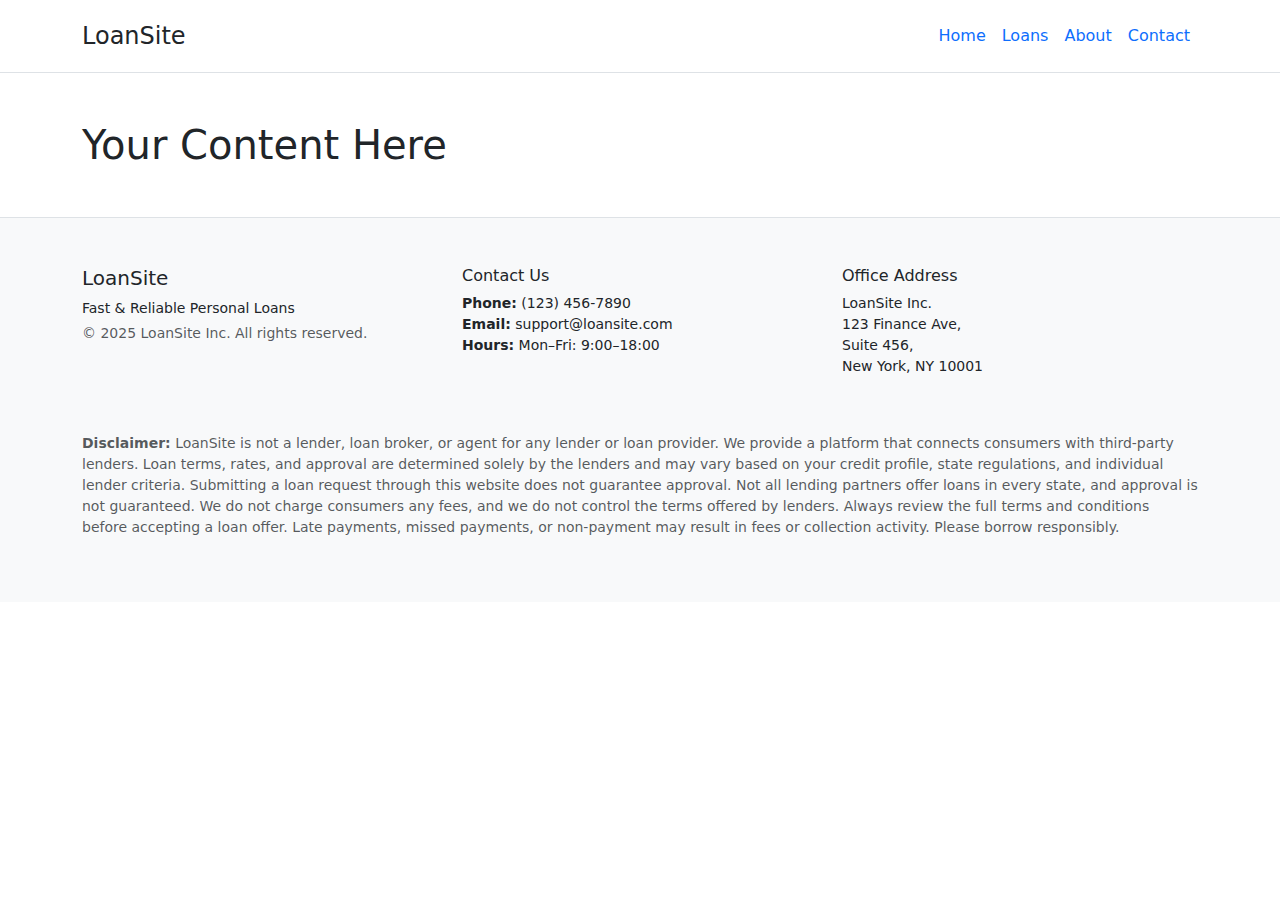
==== index.html @ 08407ab8 "Borrow pade / Deploy" ====
<!DOCTYPE html>
<html lang="en">
<head>
  <meta charset="UTF-8" />
  <meta name="viewport" content="width=device-width, initial-scale=1" />
  <title></title>

  <!-- SEO Meta -->
  <meta name="description" content="">
  <link rel="canonical" href="https://www.loansite.com/" />

  <!-- Open Graph -->
  <meta property="og:title" content="" />
  <meta property="og:description" content="" />
  <meta property="og:type" content="website" />
  <meta property="og:url" content="https://www.loansite.com/" />
  <meta property="og:site_name" content="LoanSite" />

  <!-- Bootstrap CSS -->
  <link href="https://cdn.jsdelivr.net/npm/bootstrap@5.3.0/dist/css/bootstrap.min.css" rel="stylesheet">
</head>
<body>

  <!-- Header -->
  <header class="py-3 border-bottom">
    <div class="container">
      <div class="d-flex flex-wrap justify-content-between align-items-center">
        <h1 class="h4 mb-0">LoanSite</h1>
        <nav>
          <ul class="nav">
            <li class="nav-item"><a href="#" class="nav-link px-2">Home</a></li>
            <li class="nav-item"><a href="#" class="nav-link px-2">Loans</a></li>
            <li class="nav-item"><a href="#" class="nav-link px-2">About</a></li>
            <li class="nav-item"><a href="#" class="nav-link px-2">Contact</a></li>
          </ul>
        </nav>
      </div>
    </div>
  </header>

  <!-- Main content -->
  <main class="container my-5">
    <!-- Вставьте сюда контент -->
    <h1>Your Content Here</h1>


  </main>

  <!-- Footer -->
  <footer class="py-5 border-top bg-light">
    <div class="container">
      <div class="row">

        <!-- Logo & Company Info -->
        <div class="col-md-4 mb-4">
          <h5 class="mb-2">LoanSite</h5>
          <p class="small mb-1">Fast & Reliable Personal Loans</p>
          <p class="small text-muted">© 2025 LoanSite Inc. All rights reserved.</p>
        </div>

        <!-- Contact Info -->
        <div class="col-md-4 mb-4">
          <h6>Contact Us</h6>
          <ul class="list-unstyled small">
            <li><strong>Phone:</strong> (123) 456-7890</li>
            <li><strong>Email:</strong> support@loansite.com</li>
            <li><strong>Hours:</strong> Mon–Fri: 9:00–18:00</li>
          </ul>
        </div>

        <!-- Address -->
        <div class="col-md-4 mb-4">
          <h6>Office Address</h6>
          <address class="small">
            LoanSite Inc.<br>
            123 Finance Ave,<br>
            Suite 456,<br>
            New York, NY 10001
          </address>
        </div>

      </div>

      <!-- Disclaimer -->
      <div class="row mt-3">
        <div class="col">
          <p class="small text-muted">
            <strong>Disclaimer:</strong> LoanSite is not a lender, loan broker, or agent for any lender or loan provider. We provide a platform that connects consumers with third-party lenders. Loan terms, rates, and approval are determined solely by the lenders and may vary based on your credit profile, state regulations, and individual lender criteria. Submitting a loan request through this website does not guarantee approval. Not all lending partners offer loans in every state, and approval is not guaranteed. We do not charge consumers any fees, and we do not control the terms offered by lenders. Always review the full terms and conditions before accepting a loan offer. Late payments, missed payments, or non-payment may result in fees or collection activity. Please borrow responsibly.
          </p>
        </div>
      </div>
    </div>
  </footer>

  <!-- JSON-LD Structured Data -->
  <script type="application/ld+json">

  </script>

</body>
</html>
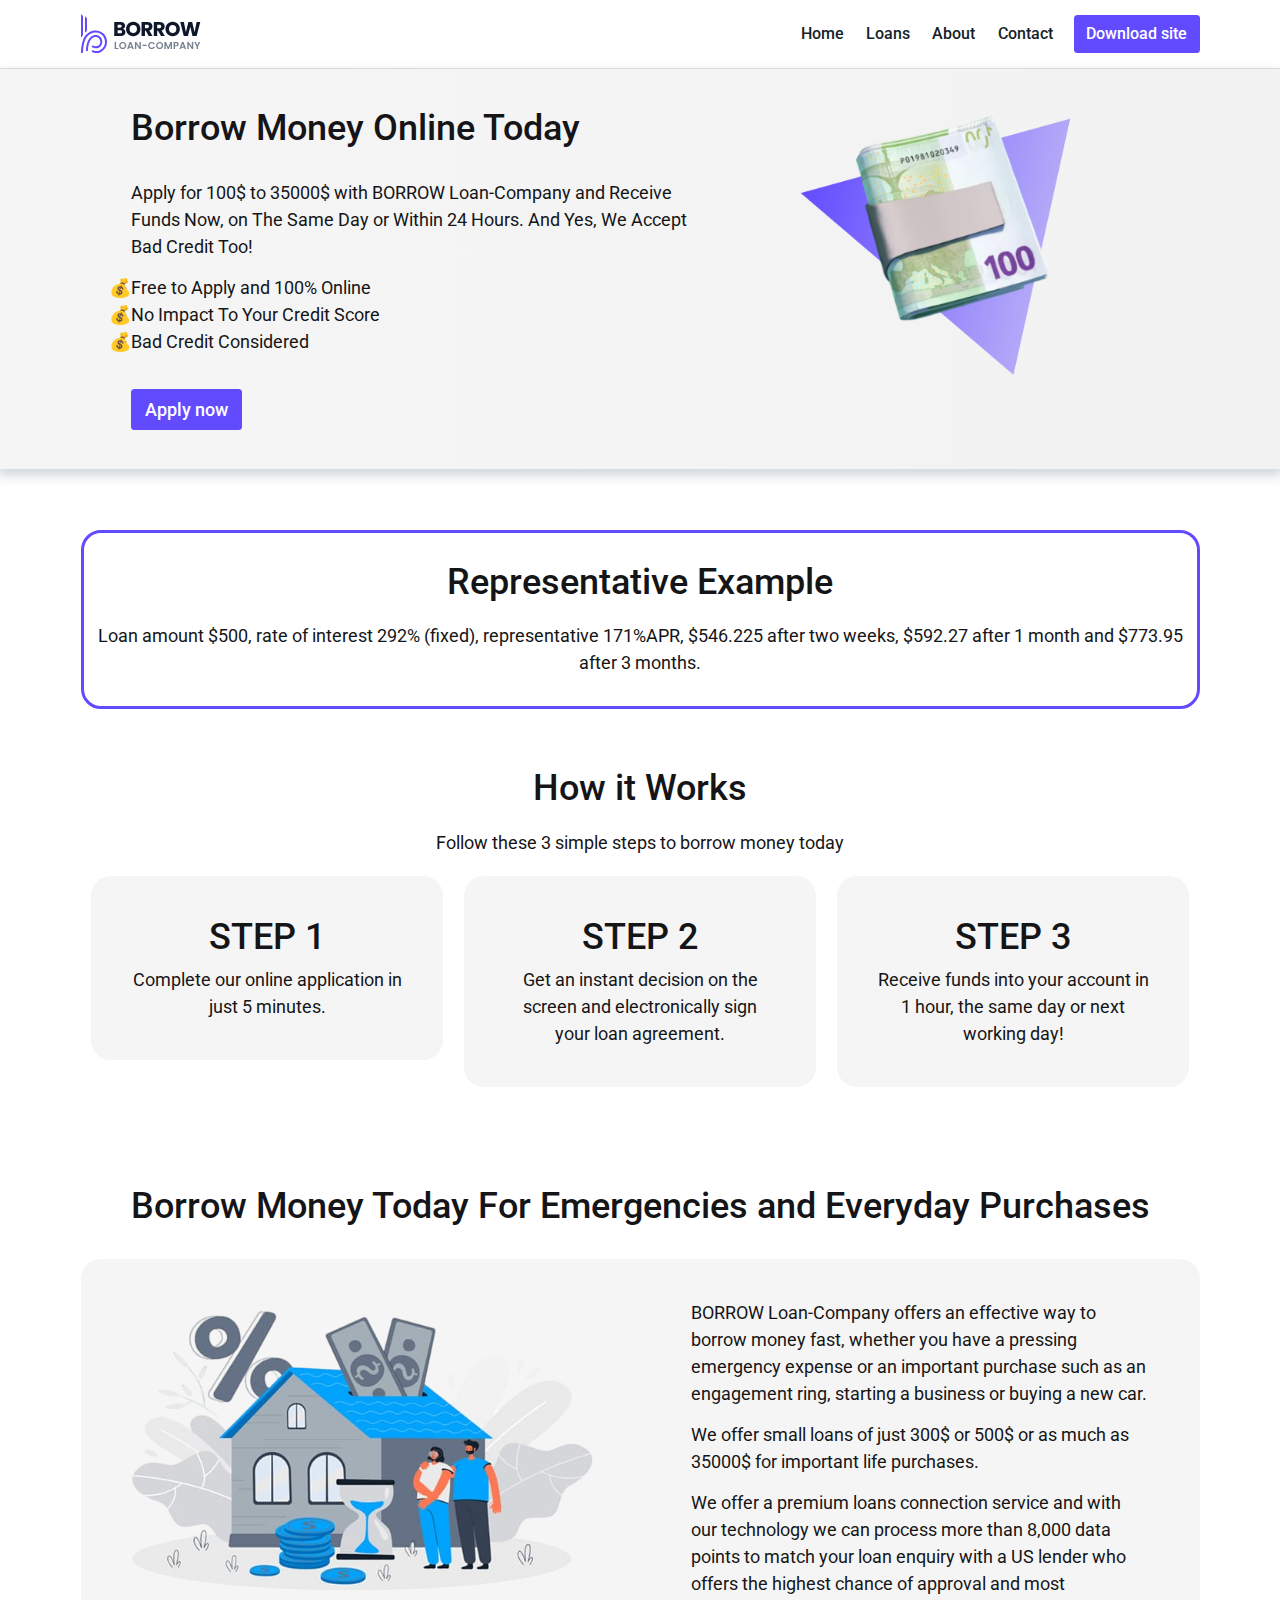
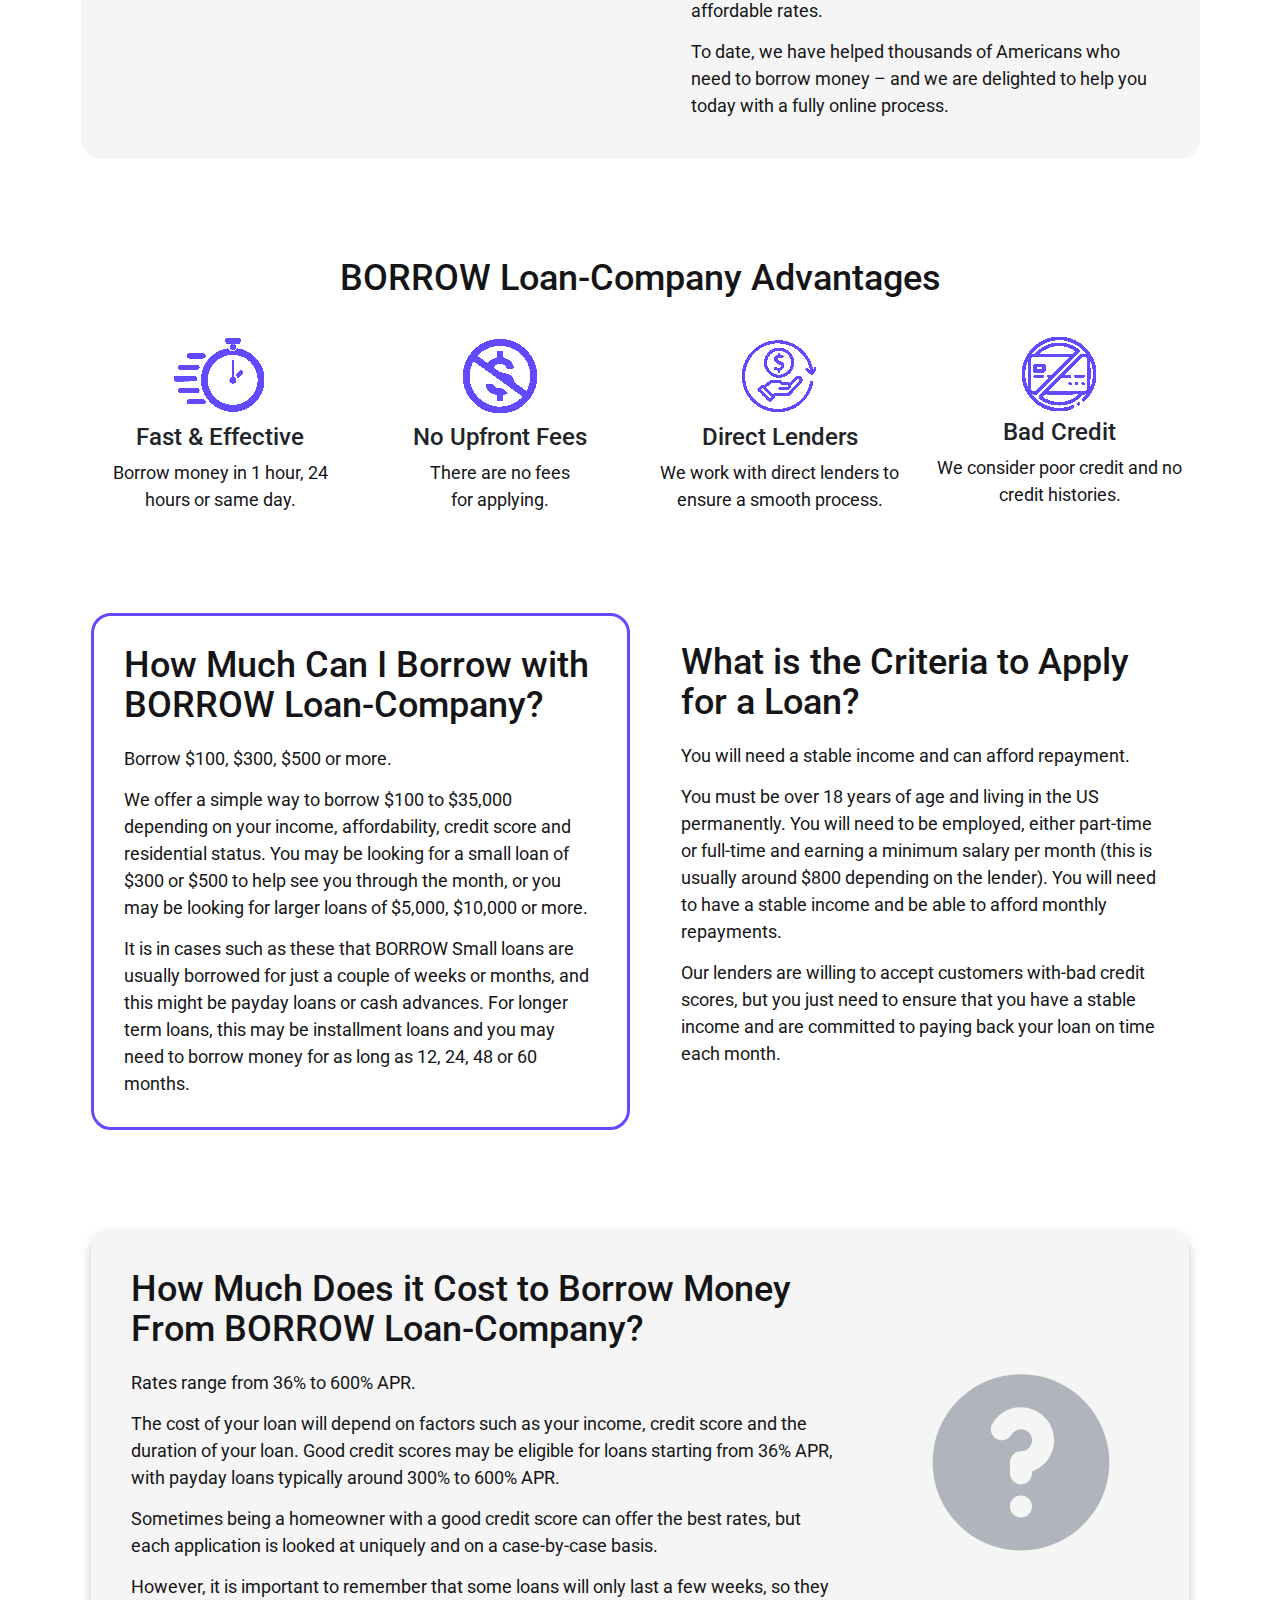
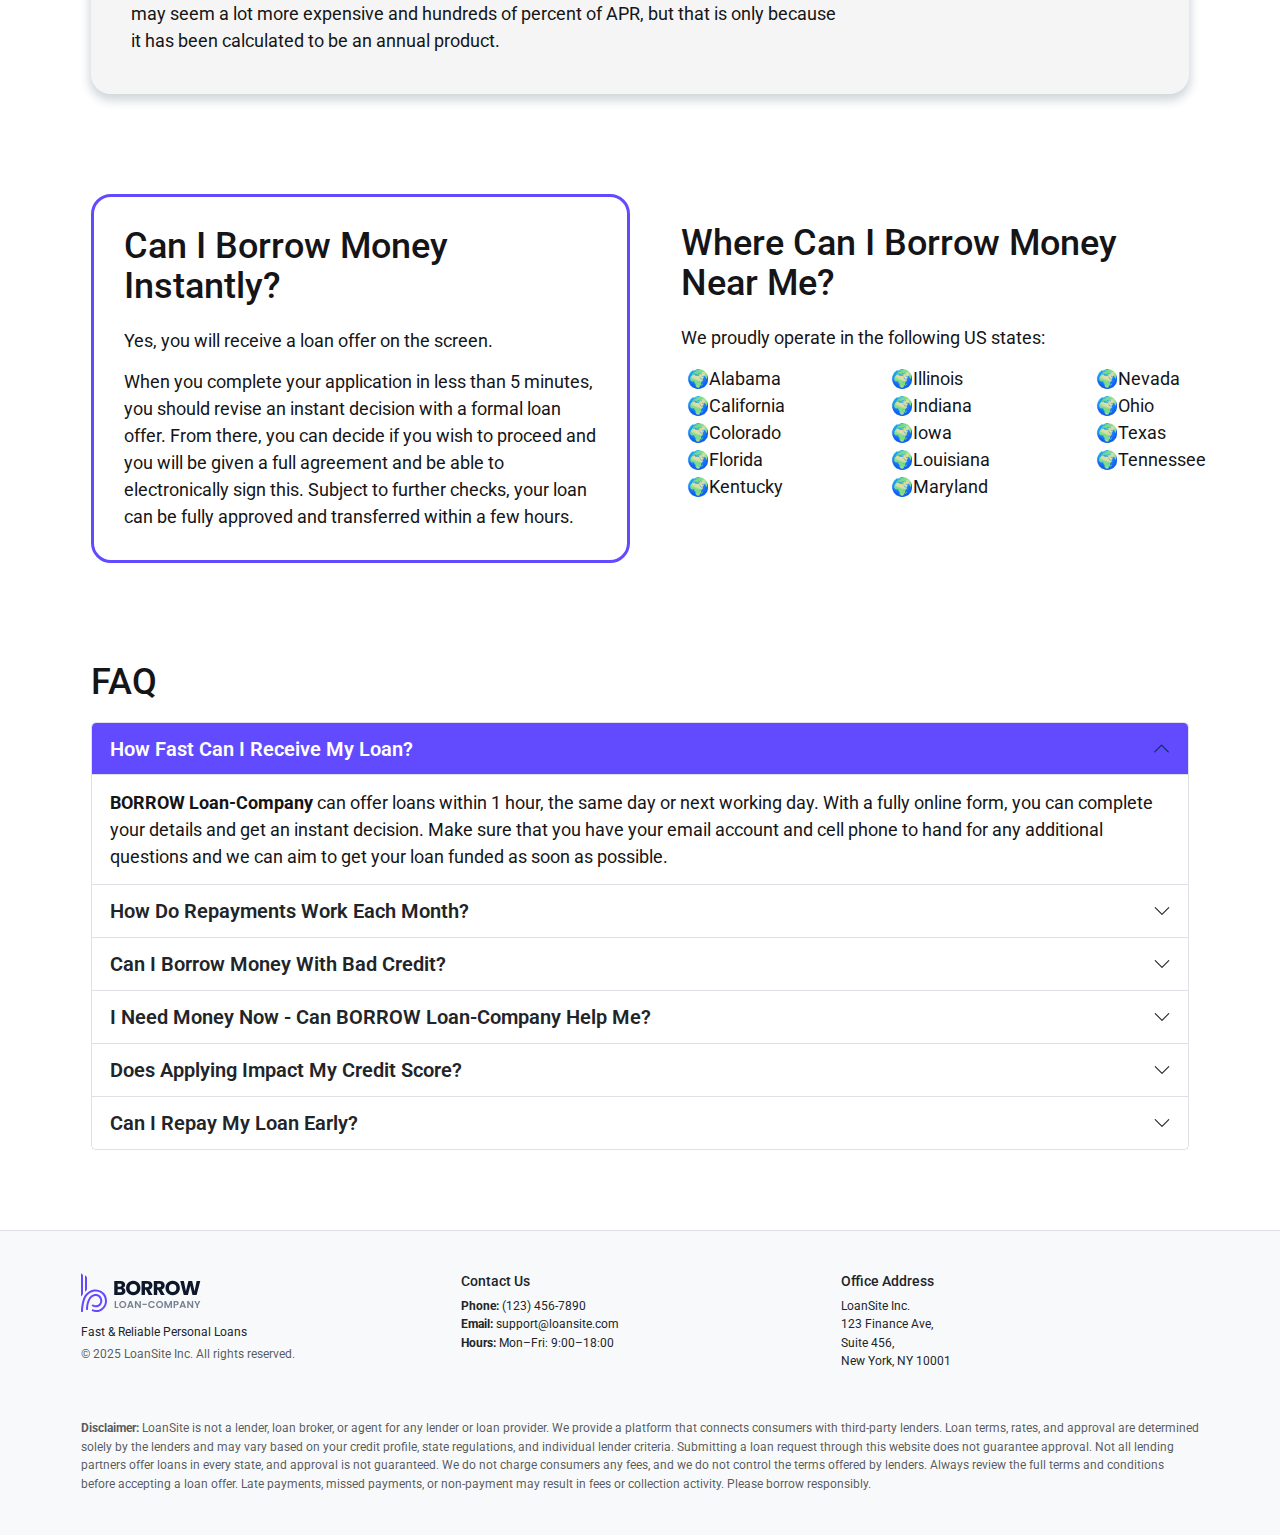
==== commit 22e32372: "Loan_Beta_1" ====
--- a/index.html
+++ b/index.html
@@ -1,101 +1,583 @@
 <!DOCTYPE html>
 <html lang="en">
+
 <head>
   <meta charset="UTF-8" />
   <meta name="viewport" content="width=device-width, initial-scale=1" />
-  <title></title>
-
+  <title>Money Online Today | Apply for Loans in 24 Hours | Borrow Loan-Company</title>
+  <meta name="description"
+    content="Same Day Loans for Emergencies from Borrow Loan-Company - Get Funding Now or Within 24 Hours - 100% Online Application - Bad Credit OK - Apply Today" />
+  <meta name="keywords"
+    content="emergency loans for bad credit, american express loans, cash loans express, personal loans, ace cash express, payday loans, cash loans express reviews, payday loans near me" />
+  <!-- Подключаем CSS -->
+  <link rel="stylesheet" href="css/style.css" />
   <!-- SEO Meta -->
   <meta name="description" content="">
   <link rel="canonical" href="https://www.loansite.com/" />
 
   <!-- Open Graph -->
-  <meta property="og:title" content="" />
-  <meta property="og:description" content="" />
-  <meta property="og:type" content="website" />
+  <meta property="og:locale" content="en_US" />
+  <meta property="og:type" content="article" />
+  <meta property="og:title" content="Emergency Cash | Apply for Loans in 24 Hours | Borrow Loan-Company" />
+  <meta property="og:description"
+    content="Same Day Loans for Emergencies from Borrow Loan-Company - Get Funding Now or Within 24 Hours - 100% Online Application - Bad Credit OK - Apply Today" />
   <meta property="og:url" content="https://www.loansite.com/" />
-  <meta property="og:site_name" content="LoanSite" />
+  <meta property="og:site_name" content="Borrow Loan-Company" />
 
   <!-- Bootstrap CSS -->
   <link href="https://cdn.jsdelivr.net/npm/bootstrap@5.3.0/dist/css/bootstrap.min.css" rel="stylesheet">
+  <script src="https://cdn.jsdelivr.net/npm/bootstrap@5.3.5/dist/js/bootstrap.bundle.min.js"
+    integrity="sha384-k6d4wzSIapyDyv1kpU366/PK5hCdSbCRGRCMv+eplOQJWyd1fbcAu9OCUj5zNLiq"
+    crossorigin="anonymous"></script>
+  <!-- Google Fonts -->
+  <link rel="preconnect" href="https://fonts.googleapis.com">
+  <link rel="preconnect" href="https://fonts.gstatic.com" crossorigin>
+  <link href="https://fonts.googleapis.com/css2?family=Roboto:ital,wght@0,100..900;1,100..900&display=swap"
+    rel="stylesheet">
+  <!-- FontAwesome -->
+  <link href="https://cdnjs.cloudflare.com/ajax/libs/font-awesome/4.7.0/css/font-awesome.min.css">
+
 </head>
+
 <body>
 
   <!-- Header -->
   <header class="py-3 border-bottom">
     <div class="container">
       <div class="d-flex flex-wrap justify-content-between align-items-center">
-        <h1 class="h4 mb-0">LoanSite</h1>
+        <div class="header__logo mb-0">
+          <img src="./img/logo.svg" alt="Borrow - Loan Company Logo">
+        </div>
         <nav>
           <ul class="nav">
-            <li class="nav-item"><a href="#" class="nav-link px-2">Home</a></li>
-            <li class="nav-item"><a href="#" class="nav-link px-2">Loans</a></li>
-            <li class="nav-item"><a href="#" class="nav-link px-2">About</a></li>
-            <li class="nav-item"><a href="#" class="nav-link px-2">Contact</a></li>
+            <li class="nav-item"><a href="#" class="nav__link ">Home</a></li>
+            <li class="nav-item"><a href="/borrow-money-online.html" class="nav__link">Loans</a></li>
+            <li class="nav-item"><a href="/borrow-money-online.html" class="nav__link">About</a></li>
+            <li class="nav-item"><a href="/borrow-money-online.html" class="nav__link">Contact</a></li>
+            <a class="borrow-link" href="#">
+              <button class="nav__btn">
+                Download site
+              </button>
+            </a>
           </ul>
         </nav>
       </div>
     </div>
   </header>
 
-  <!-- Main content -->
-  <main class="container my-5">
-    <!-- Вставьте сюда контент -->
-    <h1>Your Content Here</h1>
-
-
-  </main>
-
-  <!-- Footer -->
-  <footer class="py-5 border-top bg-light">
-    <div class="container">
-      <div class="row">
-
-        <!-- Logo & Company Info -->
-        <div class="col-md-4 mb-4">
-          <h5 class="mb-2">LoanSite</h5>
-          <p class="small mb-1">Fast & Reliable Personal Loans</p>
-          <p class="small text-muted">© 2025 LoanSite Inc. All rights reserved.</p>
-        </div>
-
-        <!-- Contact Info -->
-        <div class="col-md-4 mb-4">
-          <h6>Contact Us</h6>
-          <ul class="list-unstyled small">
-            <li><strong>Phone:</strong> (123) 456-7890</li>
-            <li><strong>Email:</strong> support@loansite.com</li>
-            <li><strong>Hours:</strong> Mon–Fri: 9:00–18:00</li>
-          </ul>
-        </div>
-
-        <!-- Address -->
-        <div class="col-md-4 mb-4">
-          <h6>Office Address</h6>
-          <address class="small">
-            LoanSite Inc.<br>
-            123 Finance Ave,<br>
-            Suite 456,<br>
-            New York, NY 10001
-          </address>
-        </div>
-
+  <div class="hero-section__wrapper">
+    <!-- Main content -->
+    <main class="container">
+      <!-- Вставьте сюда контент -->
+      <section class="hero-section">
+
+        <div class="container">
+          <div class="row">
+            <div class="col-lg-7 col-sm-12 hero-section__left-wrap">
+              <h1 class="hero-section__title">
+                Borrow Money Online Today
+              </h1>
+              <p class="hero-section__desc p-bottom">
+                Apply for 100$ to 35000$ with BORROW
+                Loan-Company and Receive Funds Now, on The Same Day or Within 24 Hours. And Yes, We Accept Bad Credit
+                Too!
+              </p>
+              <ul class="hero-section__list">
+                <li class="hero-section__item main-content__text">
+                  Free to Apply and 100% Online
+                </li>
+                <li class="hero-section__item main-content__text">
+                  No Impact To Your Credit Score
+                </li>
+                <li class="hero-section__item main-content__text">
+                  Bad Credit Considered
+                </li>
+              </ul>
+              <a class="borrow-link" href="/borrow-money-online.html">
+                <button class="main-content__btn btn-def">
+                  Apply now
+                </button>
+              </a>
+            </div>
+            <div class="col-lg-5 col-sm-12 hero-section__right-wrap">
+              <img class="hero-section__bgc" src="./img/hero__bgc.png" alt="" srcset="">
+            </div>
+          </div>
+        </div>
+
+      </section>
+
+      <section class="example">
+        <div class="container">
+          <div class="row">
+            <div class="col-lg-12 col-sm-12 example__wrap">
+              <h2 class="example__title p">
+                Representative Example
+              </h2>
+              <p class="main-content__text">Loan amount $500, rate of interest 292% (fixed), representative 171%APR,
+                $546.225 after two weeks, $592.27 after 1 month and $773.95 after 3 months. </p>
+            </div>
+          </div>
+        </div>
+      </section>
+
+      <section class="how-works">
+        <div class="container">
+          <div class="row">
+            <div class="col-lg-12 col-sm-12">
+              <h3 class="how-works__title title__h3">
+                How it Works
+              </h3>
+              <p class="how-works__desc hero-section__desc p-bottom__medium">
+                Follow these 3 simple steps to borrow money today
+              </p>
+            </div>
+            <div class="col-lg-4 col-sm-12">
+              <a class="how-works__link" href="">
+                <div class="how-works__wrap">
+                  <h4 class="how-works__title-box">
+                    Step 1
+                  </h4>
+                  <p class="how-works__text">Complete our online application in just 5 minutes.</p>
+                </div>
+              </a>
+            </div>
+            <div class="col-lg-4 col-sm-12">
+              <a class="how-works__link" href="">
+                <div class="how-works__wrap">
+                  <h4 class="how-works__title-box">
+                    Step 2
+                  </h4>
+                  <p class="how-works__text">Get an instant decision on the screen and electronically sign your loan
+                    agreement.</p>
+                </div>
+              </a>
+            </div>
+            <div class="col-lg-4 col-sm-12">
+              <a class="how-works__link" href="">
+                <div class="how-works__wrap">
+                  <h4 class="how-works__title-box">
+                    Step 3
+                  </h4>
+                  <p class="how-works__text">Receive funds into your account in 1 hour, the same day or next working
+                    day!</p>
+                </div>
+              </a>
+            </div>
+          </div>
+        </div>
+      </section>
+
+      <section class="bm-today">
+        <h3 class="bm-today__title title__h3">
+          Borrow Money Today For Emergencies and Everyday Purchases
+        </h3>
+        <div class="bm-today__wrap">
+          <div class="container">
+            <div class="row">
+              <div class="col-lg-6 col-sm-12 bm-today__left">
+                <img src="./img/bm_today__pic.png" alt="" srcset="">
+              </div>
+              <div class="col-lg-6 col-sm-12">
+                <div class="bm-today__right">
+                  <p class="main-content__text p-bottom">
+                    BORROW
+                    Loan-Company offers an effective way to borrow money fast, whether you have a pressing emergency
+                    expense or an important purchase such as an engagement ring, starting a business or buying a new
+                    car.</p>
+                  <p class="main-content__text p-bottom">We offer small loans of just 300$ or 500$ or as much as 35000$
+                    for important life purchases.</p>
+                  <p class="main-content__text p-bottom">We offer a premium loans connection service and with our
+                    technology we can process more than 8,000 data points to match your loan enquiry with a US lender
+                    who offers the highest chance of approval and most affordable rates.</p>
+                  <p class="main-content__text">To date, we have helped thousands of Americans who need to borrow money
+                    – and we are delighted to help you today with a fully online process.</p>
+                </div>
+              </div>
+            </div>
+          </div>
+        </div>
+      </section>
+
+      <section class="advantages">
+        <div class="container">
+          <div class="row">
+            <h3 class="advantages__title title__h3">
+              BORROW Loan-Company Advantages
+            </h3>
+            <div class="col-lg-3 col-sm-6">
+              <div class="advantages__wrap">
+                <img src="./img/adv_pic_1.png" alt="" srcset="">
+                <h4 class="advantages__title-box">
+                  Fast & Effective
+                </h4>
+                <p class="main-content__text">
+                  Borrow money in 1 hour, 24 hours or same day.
+                </p>
+              </div>
+            </div>
+            <div class="col-lg-3 col-sm-6">
+              <div class="advantages__wrap">
+                <img src="./img/adv_pic_2.png" alt="" srcset="">
+                <h4 class="advantages__title-box">
+                  No Upfront Fees
+                </h4>
+                <p class="main-content__text">
+                  There are no fees<br>for applying.
+                </p>
+              </div>
+            </div>
+            <div class="col-lg-3 col-sm-6">
+              <div class="advantages__wrap">
+                <img src="./img/adv_pic_3.png" alt="" srcset="">
+                <h4 class="advantages__title-box">
+                  Direct Lenders
+                </h4>
+                <p class="main-content__text">
+                  We work with direct lenders to ensure a smooth process.
+                </p>
+              </div>
+            </div>
+            <div class="col-lg-3 col-sm-6">
+              <div class="advantages__wrap">
+                <img src="./img/adv_pic_4.png" alt="" srcset="">
+                <h4 class="advantages__title-box">
+                  Bad Credit
+                </h4>
+                <p class="main-content__text">
+                  We consider poor credit and no credit histories.
+                </p>
+              </div>
+            </div>
+          </div>
+        </div>
+      </section>
+
+      <!--Sec__Question Main-1 -->
+      <section class="question question__main-1">
+        <div class="container">
+          <div class="row">
+            <div class="col-lg-6 col-sm-12">
+              <div class="question__wrap-border">
+                <h3 class="question__title">How Much Can I Borrow with BORROW Loan-Company?</h3>
+                <p class="question__text p-bottom">Borrow $100, $300, $500 or more.</p>
+                <p class="question__text p-bottom">We offer a simple way to borrow $100 to $35,000 depending on your
+                  income, affordability, credit score and residential status. You may be looking for a small loan of
+                  $300 or $500 to help see you through the month, or you may be looking for larger loans of $5,000,
+                  $10,000 or more.</p>
+                <p class="question__text">It is in cases such as these that BORROW
+                  Small loans are usually borrowed for just a couple of weeks or months, and this might be payday loans
+                  or cash advances. For longer term loans, this may be installment loans and you may need to borrow
+                  money for as long as 12, 24, 48 or 60 months.
+                </p>
+              </div>
+            </div>
+            <div class="col-lg-6 col-sm-12">
+              <div class="question__wrap">
+                <h3 class="question__title">What is the Criteria to Apply for a Loan?</h3>
+                <p class="question__text p-bottom">You will need a stable income and can afford repayment.</p>
+                <p class="question__text p-bottom">You must be over 18 years of age and living in the US permanently.
+                  You will need to be employed, either part-time or full-time and earning a minimum salary per month
+                  (this is usually around $800 depending on the lender). You will need to have a stable income and be
+                  able to afford monthly repayments.</p>
+                <p class="question__text">Our lenders are willing to accept customers with-bad credit scores, but you
+                  just need to ensure that you have a stable income and are committed to paying back your loan on time
+                  each month.
+                </p>
+              </div>
+            </div>
+          </div>
+        </div>
+      </section>
+
+      <!--Sec__badCredit-->
+      <section class="badCredit badCredit__section">
+        <div class="container">
+          <div class="row">
+            <div class="col-lg-12 col-sm-12">
+              <div class="badCredit__wrap">
+                <div class="badCredit__content">
+                  <h3 class="badCredit__title title__h3">How Much Does it Cost to Borrow Money From BORROW Loan-Company?
+                  </h3>
+                  <p class="badCredit__text p-bottom"> Rates range from 36% to 600% APR.</p>
+                  <p class="badCredit__text p-bottom"> The cost of your loan will depend on factors such as your income,
+                    credit score and the duration of your loan. Good credit scores may be eligible for loans starting
+                    from 36% APR, with payday loans typically around 300% to 600% APR.</p>
+                  <p class="badCredit__text p-bottom"> Sometimes being a homeowner with a good credit score can offer
+                    the best rates, but each application is looked at uniquely and on a case-by-case basis.
+                  </p>
+                  <p class="badCredit__text"> However, it is important to remember that some loans will only last a few
+                    weeks, so they may seem a lot more expensive and hundreds of percent of APR, but that is only
+                    because it has been calculated to be an annual product.</p>
+                </div>
+                <div class="badCredit__content-pic">
+                  <img class="badCredit__content-ico" src="./img/question_ico.svg" alt="">
+                </div>
+              </div>
+            </div>
+          </div>
+        </div>
+      </section>
+
+      <!--Sec__Question Main-2 -->
+      <section class="question question__main-1">
+        <div class="container">
+          <div class="row">
+            <div class="col-lg-6 col-sm-12">
+              <div class="question__wrap-border">
+                <h3 class="question__title">Can I Borrow Money Instantly?</h3>
+                <p class="question__text p-bottom">Yes, you will receive a loan offer on the screen.</p>
+                <p class="question__text">When you complete your application in less than 5 minutes, you should revise
+                  an instant decision with a formal loan offer. From there, you can decide if you wish to proceed and
+                  you will be given a full agreement and be able to electronically sign this. Subject to further checks,
+                  your loan can be fully approved and transferred within a few hours.
+                </p>
+              </div>
+            </div>
+            <div class="col-lg-6 col-sm-12">
+              <div class="question__wrap question__wrap-padding">
+                <h3 class="question__title">Where Can I Borrow Money<br>Near Me?</h3>
+                <p class="question__text p-bottom">We proudly operate in the following US states:</p>
+                <div class="question-main-2__list-wrap">
+                  <div class="question-main-2__list-wrap-left">
+                    <ul class="question-main-2__list">
+                      <li class="question-main-2__item main-content__text">
+                        Alabama
+                      </li>
+                      <li class="question-main-2__item main-content__text">
+                        California
+                      </li>
+                      <li class="question-main-2__item main-content__text">
+                        Colorado
+                      </li>
+                      <li class="question-main-2__item main-content__text">
+                        Florida
+                      </li>
+                      <li class="question-main-2__item main-content__text">
+                        Kentucky
+                      </li>
+                    </ul>
+                  </div>
+                  <div class="question-main-2__list-wrap-right">
+                    <ul class="question-main-2__list">
+                      <li class="question-main-2__item main-content__text">
+                        Illinois
+                      </li>
+                      <li class="question-main-2__item main-content__text">
+                        Indiana
+                      </li>
+                      <li class="question-main-2__item main-content__text">
+                        Iowa
+                      </li>
+                      <li class="question-main-2__item main-content__text">
+                        Louisiana
+                      </li>
+                      <li class="question-main-2__item main-content__text">
+                        Maryland
+                      </li>
+                    </ul>
+                  </div>
+                  <div class="question-main-2__list-wrap-right">
+                    <ul class="question-main-2__list">
+                      <li class="question-main-2__item main-content__text">
+                        Nevada
+                      </li>
+                      <li class="question-main-2__item main-content__text">
+                        Ohio
+                      </li>
+                      <li class="question-main-2__item main-content__text">
+                        Texas
+                      </li>
+                      <li class="question-main-2__item main-content__text">
+                        Tennessee
+                      </li>
+                    </ul>
+                  </div>
+                </div>
+              </div>
+            </div>
+          </div>
+        </div>
+      </section>
+
+      <!-- Sec__FAQ -->
+      <section class="faq faq__main-page">
+        <div class="container">
+          <div class="row">
+            <h3 class="faq__title title__h3">
+              Faq
+            </h3>
+            <div class="accordion" id="accordionExample">
+              <div class="accordion-item">
+                <h3 class="accordion-header">
+                  <button class="accordion-button accordion-header__title" type="button" data-bs-toggle="collapse"
+                    data-bs-target="#collapseOne" aria-expanded="true" aria-controls="collapseOne">
+                    How Fast Can I Receive My Loan?
+                  </button>
+                </h3>
+                <div id="collapseOne" class="accordion-collapse collapse show" data-bs-parent="#accordionExample">
+                  <div class="accordion-body payDay__text">
+                    <strong>BORROW Loan-Company</strong> can offer loans within 1 hour, the same day or next working
+                    day. With a fully online form,
+                    you can complete your details and get an instant decision. Make sure that you have your email
+                    account and cell phone to hand for any additional questions and we can aim to get your loan funded
+                    as soon as possible.
+                  </div>
+                </div>
+              </div>
+              <div class="accordion-item">
+                <h2 class="accordion-header">
+                  <button class="accordion-button collapsed accordion-header__title" type="button"
+                    data-bs-toggle="collapse" data-bs-target="#collapseTwo" aria-expanded="false"
+                    aria-controls="collapseTwo">
+                    How Do Repayments Work Each Month?
+                  </button>
+                </h2>
+                <div id="collapseTwo" class="accordion-collapse collapse" data-bs-parent="#accordionExample">
+                  <div class="accordion-body payDay__text">
+                    Your loan repayments are made in equal monthly installments, from 1 to 60 months, and money is
+                    collected from your account automatically. You can select a day that is best for you to make
+                    recurring repayments, with most of our customers choosing their pay date from work, which is the
+                    last working day of the month.
+                  </div>
+                </div>
+              </div>
+              <div class="accordion-item">
+                <h2 class="accordion-header">
+                  <button class="accordion-button collapsed accordion-header__title" type="button"
+                    data-bs-toggle="collapse" data-bs-target="#collapseThree" aria-expanded="false"
+                    aria-controls="collapseThree payDay__text">
+                    Can I Borrow Money With Bad Credit?
+                  </button>
+                </h2>
+                <div id="collapseThree" class="accordion-collapse collapse" data-bs-parent="#accordionExample">
+                  <div class="accordion-body payDay__text">
+                    Yes, we offer loans for people with bad credit scores and histories, often adjusting the terms,
+                    whether it is the amount you wish to borrow or by charging a slightly higher interest rate. We can
+                    help people with poor credit and we may be able to suggest credit unions or title loans too.
+                  </div>
+                </div>
+              </div>
+              <div class="accordion-item">
+                <h2 class="accordion-header">
+                  <button class="accordion-button collapsed accordion-header__title" type="button"
+                    data-bs-toggle="collapse" data-bs-target="#collapseFour" aria-expanded="false"
+                    aria-controls="collapseThree payDay__text">
+                    I Need Money Now - Can BORROW Loan-Company Help Me?
+                  </button>
+                </h2>
+                <div id="collapseFour" class="accordion-collapse collapse" data-bs-parent="#accordionExample">
+                  <div class="accordion-body payDay__text">
+                    Yes, if you need money now for an emergency or pressing bill, you can apply immediately and receive
+                    funds within 15 minutes or 1 hour if you are fully approved. A lot of our customers use us as a
+                    payday service and we are happy to help if you need money today.
+                  </div>
+                </div>
+              </div>
+              <div class="accordion-item">
+                <h2 class="accordion-header">
+                  <button class="accordion-button collapsed accordion-header__title" type="button"
+                    data-bs-toggle="collapse" data-bs-target="#collapseFive" aria-expanded="false"
+                    aria-controls="collapseThree payDay__text">
+                    Does Applying Impact My Credit Score?
+                  </button>
+                </h2>
+                <div id="collapseFive" class="accordion-collapse collapse" data-bs-parent="#accordionExample">
+                  <div class="accordion-body payDay__text">
+                    No, applying for a loan with BORROW
+                    Loan-Company will not negatively impact your credit score. Just make sure that you do not make too
+                    many applications within a short space of time, since this might look suspicious to other lenders.
+                    We will run a credit check fo each customer, but do not worry, this does not affect your credit
+                    rating in any way.
+                  </div>
+                </div>
+              </div>
+              <div class="accordion-item">
+                <h2 class="accordion-header">
+                  <button class="accordion-button collapsed accordion-header__title" type="button"
+                    data-bs-toggle="collapse" data-bs-target="#collapseSix" aria-expanded="false"
+                    aria-controls="collapseThree payDay__text">
+                    Can I Repay My Loan Early?
+                  </button>
+                </h2>
+                <div id="collapseSix" class="accordion-collapse collapse" data-bs-parent="#accordionExample">
+                  <div class="accordion-body payDay__text">
+                    Yes, you can speak to your lender and repay early if you want to and there are no late fees for
+                    doing so. You may need to keep your loan open for a certain number of days or weeks, but are always
+                    allowed to repay early, especially if you have a loan that lasts several months.
+                  </div>
+                </div>
+              </div>
+            </div>
+          </div>
+        </div>
+      </section>
+
+
+    </main>
+
+    <!-- Footer -->
+    <footer class="py-5 border-top bg-light">
+      <div class="container">
+        <div class="row">
+
+          <!-- Logo & Company Info -->
+          <div class="col-md-4 mb-4">
+            <div class="header__logo mb-0">
+              <img class="footer__logo" src="./img/logo.svg" alt="LoanSite">
+            </div>
+            <p class="small mb-1">Fast & Reliable Personal Loans</p>
+            <p class="small text-muted">© 2025 LoanSite Inc. All rights reserved.</p>
+          </div>
+
+          <!-- Contact Info -->
+          <div class="col-md-4 mb-4">
+            <h6>Contact Us</h6>
+            <ul class="list-unstyled small">
+              <li><strong>Phone:</strong> (123) 456-7890</li>
+              <li><strong>Email:</strong> support@loansite.com</li>
+              <li><strong>Hours:</strong> Mon–Fri: 9:00–18:00</li>
+            </ul>
+          </div>
+
+          <!-- Address -->
+          <div class="col-md-4 mb-4">
+            <h6>Office Address</h6>
+            <address class="small">
+              LoanSite Inc.<br>
+              123 Finance Ave,<br>
+              Suite 456,<br>
+              New York, NY 10001
+            </address>
+          </div>
+
+        </div>
+
+        <!-- Disclaimer -->
+        <div class="row mt-3">
+          <div class="col">
+            <p class="small text-muted">
+              <strong>Disclaimer:</strong> LoanSite is not a lender, loan broker, or agent for any lender or loan
+              provider. We provide a platform that connects consumers with third-party lenders. Loan terms, rates, and
+              approval are determined solely by the lenders and may vary based on your credit profile, state
+              regulations,
+              and individual lender criteria. Submitting a loan request through this website does not guarantee
+              approval.
+              Not all lending partners offer loans in every state, and approval is not guaranteed. We do not charge
+              consumers any fees, and we do not control the terms offered by lenders. Always review the full terms and
+              conditions before accepting a loan offer. Late payments, missed payments, or non-payment may result in
+              fees
+              or collection activity. Please borrow responsibly.
+            </p>
+          </div>
+        </div>
       </div>
-
-      <!-- Disclaimer -->
-      <div class="row mt-3">
-        <div class="col">
-          <p class="small text-muted">
-            <strong>Disclaimer:</strong> LoanSite is not a lender, loan broker, or agent for any lender or loan provider. We provide a platform that connects consumers with third-party lenders. Loan terms, rates, and approval are determined solely by the lenders and may vary based on your credit profile, state regulations, and individual lender criteria. Submitting a loan request through this website does not guarantee approval. Not all lending partners offer loans in every state, and approval is not guaranteed. We do not charge consumers any fees, and we do not control the terms offered by lenders. Always review the full terms and conditions before accepting a loan offer. Late payments, missed payments, or non-payment may result in fees or collection activity. Please borrow responsibly.
-          </p>
-        </div>
-      </div>
-    </div>
-  </footer>
-
-  <!-- JSON-LD Structured Data -->
-  <script type="application/ld+json">
-
+    </footer>
+
+    <!-- JSON-LD Structured Data -->
+    <script type="application/ld+json">
   </script>
-
+  </div>
 </body>
+
 </html>--- a/css/style.css
+++ b/css/style.css
@@ -0,0 +1,558 @@
+@charset "UTF-8";
+/*Обнуление*/
+@import url(https://fonts.googleapis.com/css?family=Lato:400,300,700,900);
+* {
+  padding: 0;
+  margin: 0;
+  border: 0;
+}
+
+*, *:before, *:after {
+  -webkit-box-sizing: border-box;
+  box-sizing: border-box;
+}
+
+:focus, :active {
+  outline: none;
+}
+
+a:focus, a:active {
+  outline: none;
+}
+
+nav, footer, header, aside {
+  display: block;
+}
+
+html, body {
+  height: 100%;
+  width: 100%;
+  font-size: 100%;
+  line-height: 1;
+  font-size: 14px;
+  -ms-text-size-adjust: 100%;
+  -moz-text-size-adjust: 100%;
+  -webkit-text-size-adjust: 100%;
+}
+
+input, button, textarea {
+  font-family: inherit;
+}
+
+input::-ms-clear {
+  display: none;
+}
+
+button {
+  cursor: pointer;
+}
+
+button::-moz-focus-inner {
+  padding: 0;
+  border: 0;
+}
+
+a, a:visited {
+  text-decoration: none;
+}
+
+a:hover {
+  text-decoration: none;
+}
+
+ul li {
+  list-style: none;
+}
+
+img {
+  vertical-align: top;
+}
+
+h1, h2, h3, h4, h5, h6 {
+  font-size: inherit;
+  font-weight: inherit;
+}
+
+/*--------------------*/
+@font-face {
+  font-family: "Turkishye";
+  src: url("/fonts/Turkishye.eot");
+  src: url("/fonts/Turkishye.eot?#iefix") format("embedded-opentype"), url("/fonts/Turkishye.woff2") format("woff2"), url("/fonts/Turkishye.woff") format("woff"), url("/fonts/Turkishye.svg#Turkishye") format("svg");
+  font-weight: 400;
+  font-style: normal;
+  font-stretch: normal;
+  unicode-range: U+0020-00FE;
+}
+.ibg {
+  background-position: center;
+  background-size: cover;
+  background-repeat: no-repeat;
+  position: relative;
+}
+.ibg img {
+  width: 0;
+  height: 0;
+  position: relative;
+  top: 0;
+  left: 0;
+  opacity: 0;
+  visibility: hidden;
+}
+
+.accordion-button {
+  font-weight: 600;
+  font-size: 32px !important;
+}
+
+.accordion-button:not(.collapsed) {
+  background-color: var(--accent-color) !important;
+  color: var(--body-color) !important;
+}
+
+.accordion-header__title {
+  font-size: 20px !important;
+}
+
+body {
+  font-family: "Roboto", sans-serif !important;
+  font-size: 16px;
+  font-weight: 400;
+  color: var(--black-color);
+  min-width: 320px;
+}
+
+img {
+  max-width: 100%;
+  height: auto;
+}
+
+section {
+  padding: 100px 0;
+}
+
+a {
+  color: var(--black-color);
+  -webkit-transition: 0.3s;
+  transition: 0.3s;
+}
+a:hover {
+  color: var(--accent-color);
+  -webkit-transition: 0.8s;
+  transition: 0.8s;
+  text-decoration: none;
+}
+
+p {
+  margin-bottom: 0 !important;
+}
+
+.p-bottom {
+  margin: 0 0 1rem 0 !important;
+}
+.p-bottom__medium {
+  margin: 0 0 20px 0 !important;
+}
+.p-bottom__large {
+  margin: 0 0 32px 0 !important;
+}
+
+.borrow-link {
+  text-decoration: none;
+}
+
+h1,
+h2,
+h3 {
+  margin-bottom: 0 !important;
+}
+
+.title {
+  font-size: 50px;
+  line-height: 110%;
+  color: var(--black-color);
+  padding: 0 0 30px 0;
+}
+.title__h3 {
+  font-size: 36px;
+  line-height: 110%;
+  color: var(--black-color);
+  padding: 0 0 20px 0;
+}
+
+.btn-def {
+  display: block;
+  padding: 0.5rem 1rem;
+  font-weight: 500;
+  color: var(--body-color);
+  background-color: var(--accent-color);
+  border-radius: 0.25rem;
+}
+
+.payDay {
+  padding: 0 0 50px 0 !important;
+}
+
+:root {
+  --body-color: #ffffff;
+  --menu-color: #151e28;
+  --accent-color: #624bff;
+  --black-color: #151517;
+  --grey-color: #F5F5F5;
+}
+
+:root {
+  --menu-fs: 1.125rem ;
+}
+
+.nav {
+  -webkit-box-align: center;
+      -ms-flex-align: center;
+          align-items: center;
+  font-size: var(--menu-fs);
+}
+.nav__link {
+  text-decoration: none;
+  color: var(--menu-color);
+  font-size: var(--menu-fs);
+  font-weight: 500;
+  padding: 0.5rem 0.8rem;
+}
+.nav__btn {
+  display: block;
+  padding: 0.5rem 0.875rem;
+  font-weight: 500;
+  color: var(--body-color);
+  background-color: var(--accent-color);
+  border-radius: 0.25rem;
+  margin: 0 0 0 10px;
+}
+
+.main-content {
+  padding: 0;
+}
+.main-content__title {
+  font-size: 36px;
+  line-height: 110%;
+  color: var(--black-color);
+  padding: 0 0 30px 0;
+}
+.main-content__title-light {
+  text-align: center;
+  font-size: 50px;
+  line-height: 110%;
+  color: #fff;
+  padding: 0 0 30px 0;
+}
+.main-content__text {
+  font-size: 18px;
+  line-height: 150%;
+  color: var(--black-color);
+}
+.main-content__text-light {
+  text-align: center;
+  color: #fff;
+  font-size: 20px;
+  line-height: 150%;
+}
+.main-content__text-last {
+  padding: 0 0 40px 0;
+}
+.main-content__accent {
+  color: var(--accent-color);
+  font-weight: 600;
+}
+.main-content__left-wrap {
+  display: -webkit-box;
+  display: -ms-flexbox;
+  display: flex;
+  -webkit-box-orient: vertical;
+  -webkit-box-direction: normal;
+      -ms-flex-direction: column;
+          flex-direction: column;
+  -webkit-box-pack: center;
+      -ms-flex-pack: center;
+          justify-content: center;
+}
+.main-content__right-wrap {
+  text-align: center;
+}
+.main-content__right-pic {
+  max-width: 100%;
+}
+.main-content__btn {
+  font-size: 18px;
+  -webkit-transition: 0.3s;
+  transition: 0.3s;
+}
+.main-content__btn:hover {
+  -webkit-transform: scale(1.05);
+          transform: scale(1.05);
+  -webkit-transition: 0.3s;
+  transition: 0.3s;
+  text-decoration: none;
+  background-color: red;
+}
+.main-content__bottom {
+  padding: 40px;
+  background-color: var(--grey-color);
+  border-radius: 20px;
+  -webkit-box-shadow: 0px 5px 10px 2px rgba(34, 60, 80, 0.2);
+  box-shadow: 0px 5px 10px 2px rgba(34, 60, 80, 0.2);
+}
+
+.question {
+  padding: 100px 0 0 0;
+}
+.question__second {
+  padding: 0 0 100px 0;
+}
+.question__title {
+  font-size: 36px;
+  line-height: 110%;
+  color: var(--black-color);
+  padding: 0 0 20px 0;
+}
+.question__text {
+  font-size: 18px;
+  line-height: 150%;
+  color: var(--black-color);
+}
+.question__wrap {
+  padding: 30px;
+}
+.question__wrap-border {
+  padding: 30px;
+  border: 3px solid var(--accent-color);
+  border-radius: 20px;
+}
+
+.badCredit__section,
+.payDay__section {
+  padding: 0 0 100px 0 !important;
+}
+.badCredit__wrap,
+.payDay__wrap {
+  padding: 40px;
+  background-color: var(--grey-color);
+  border-radius: 20px;
+  display: -webkit-box;
+  display: -ms-flexbox;
+  display: flex;
+  -webkit-box-align: center;
+      -ms-flex-align: center;
+          align-items: center;
+  -webkit-box-shadow: 0px 5px 10px 2px rgba(34, 60, 80, 0.2);
+  box-shadow: 0px 5px 10px 2px rgba(34, 60, 80, 0.2);
+}
+.badCredit__content,
+.payDay__content {
+  max-width: 70%;
+  margin: 0 50px 0 0;
+}
+.badCredit__text,
+.payDay__text {
+  font-size: 18px;
+  line-height: 150%;
+  color: var(--black-color);
+}
+.badCredit__content-pic,
+.payDay__content-pic {
+  text-align: center;
+}
+.badCredit__content-ico,
+.payDay__content-ico {
+  width: 76%;
+  opacity: 40%;
+}
+.badCredit__content-ico-payday,
+.payDay__content-ico-payday {
+  width: 70%;
+  opacity: 40%;
+}
+
+.EmergencyCash {
+  padding: 0 !important;
+}
+.EmergencyCash__title {
+  padding: 0;
+}
+.EmergencyCash__text {
+  font-size: 18px;
+  line-height: 150%;
+  color: var(--black-color);
+}
+.EmergencyCash__item {
+  list-style-type: "💰";
+}
+.EmergencyCash__bottom-btn {
+  margin: 0 0 40px 0 !important;
+}
+.EmergencyCash__bgc {
+  max-width: 125%;
+}
+.EmergencyCash__right-wrap {
+  text-align: right;
+}
+
+.faq {
+  padding: 0 0 80px 0 !important;
+}
+.faq__title {
+  text-transform: uppercase;
+}
+.faq__main-page {
+  padding: 0 0 80px 0 !important;
+}
+
+.footer__logo {
+  margin: 0 0 10px 0;
+}
+
+.hero-section {
+  padding: 40px !important;
+}
+.hero-section__wrapper {
+  width: 100%;
+  height: 400px;
+  background: -webkit-gradient(linear, left top, right top, color-stop(16%, rgb(245, 245, 245)), to(rgb(242, 242, 242)));
+  background: linear-gradient(90deg, rgb(245, 245, 245) 16%, rgb(242, 242, 242) 100%);
+  -webkit-box-shadow: 0px 5px 10px 2px rgba(34, 60, 80, 0.2);
+  box-shadow: 0px 5px 10px 2px rgba(34, 60, 80, 0.2);
+}
+.hero-section__title {
+  font-size: 36px;
+  line-height: 110%;
+  color: var(--black-color);
+  padding: 0 0 30px 0;
+}
+.hero-section__desc {
+  font-size: 18px;
+  line-height: 150%;
+  color: var(--black-color);
+}
+.hero-section__list {
+  padding: 0 0 20px 0;
+}
+.hero-section__item {
+  list-style-type: "💰";
+}
+.hero-section__right-wrap {
+  text-align: center;
+}
+.hero-section__bgc {
+  max-width: 75%;
+}
+
+.example {
+  padding: 60px 0 0 0 !important;
+}
+.example__wrap {
+  padding: 30px;
+  border: 3px solid var(--accent-color);
+  border-radius: 20px;
+  text-align: center;
+}
+.example__title {
+  font-size: 36px;
+  line-height: 110%;
+  color: var(--black-color);
+  padding: 0 0 20px 0;
+}
+
+.how-works {
+  padding: 60px 0 100px 0 !important;
+}
+.how-works__wrap {
+  text-align: center;
+  background-color: var(--grey-color);
+  padding: 40px;
+  border-radius: 20px;
+  -webkit-transition: 0.8s;
+  transition: 0.8s;
+}
+.how-works__wrap:hover {
+  background-color: var(--accent-color);
+  color: var(--body-color);
+  -webkit-transition: 0.3s;
+  transition: 0.3s;
+  -webkit-transform: scale(1.03);
+          transform: scale(1.03);
+}
+.how-works__title {
+  text-align: center;
+}
+.how-works__title-box {
+  text-transform: uppercase;
+  font-size: 36px;
+}
+.how-works__title-box:hover {
+  color: var(--body-color);
+  -webkit-transition: 0.3s;
+  transition: 0.3s;
+  -webkit-transform: scale(1.03);
+          transform: scale(1.03);
+}
+.how-works__desc {
+  text-align: center;
+}
+.how-works__link {
+  text-decoration: none;
+  font-size: 18px;
+  line-height: 150%;
+  color: var(--black-color);
+}
+.how-works__text {
+  font-size: 18px;
+  line-height: 150%;
+}
+
+.bm-today {
+  padding: 0 0 100px 0 !important;
+}
+.bm-today__wrap {
+  background-color: var(--grey-color);
+  border-radius: 20px;
+  display: -webkit-box;
+  display: -ms-flexbox;
+  display: flex;
+}
+.bm-today__title {
+  text-align: center;
+  padding: 0 0 32px 0;
+}
+.bm-today__right {
+  padding: 40px;
+}
+
+.advantages {
+  padding: 0 0 100px 0 !important;
+}
+.advantages__title {
+  text-align: center;
+  padding: 0 0 32px 0;
+}
+.advantages__wrap {
+  text-align: center;
+}
+.advantages__title-box {
+  font-size: 24px;
+}
+
+.question__main-1 {
+  padding: 0 0 100px 0 !important;
+}
+
+.question-main-2__list-wrap {
+  display: -webkit-box;
+  display: -ms-flexbox;
+  display: flex;
+}
+.question-main-2__item {
+  list-style-type: "🌍";
+}
+.question-main-2__list {
+  margin: 0 100px 0 0;
+}
+.question-main-2__wrap-padding {
+  padding: 0 0 0 100px !important;
+}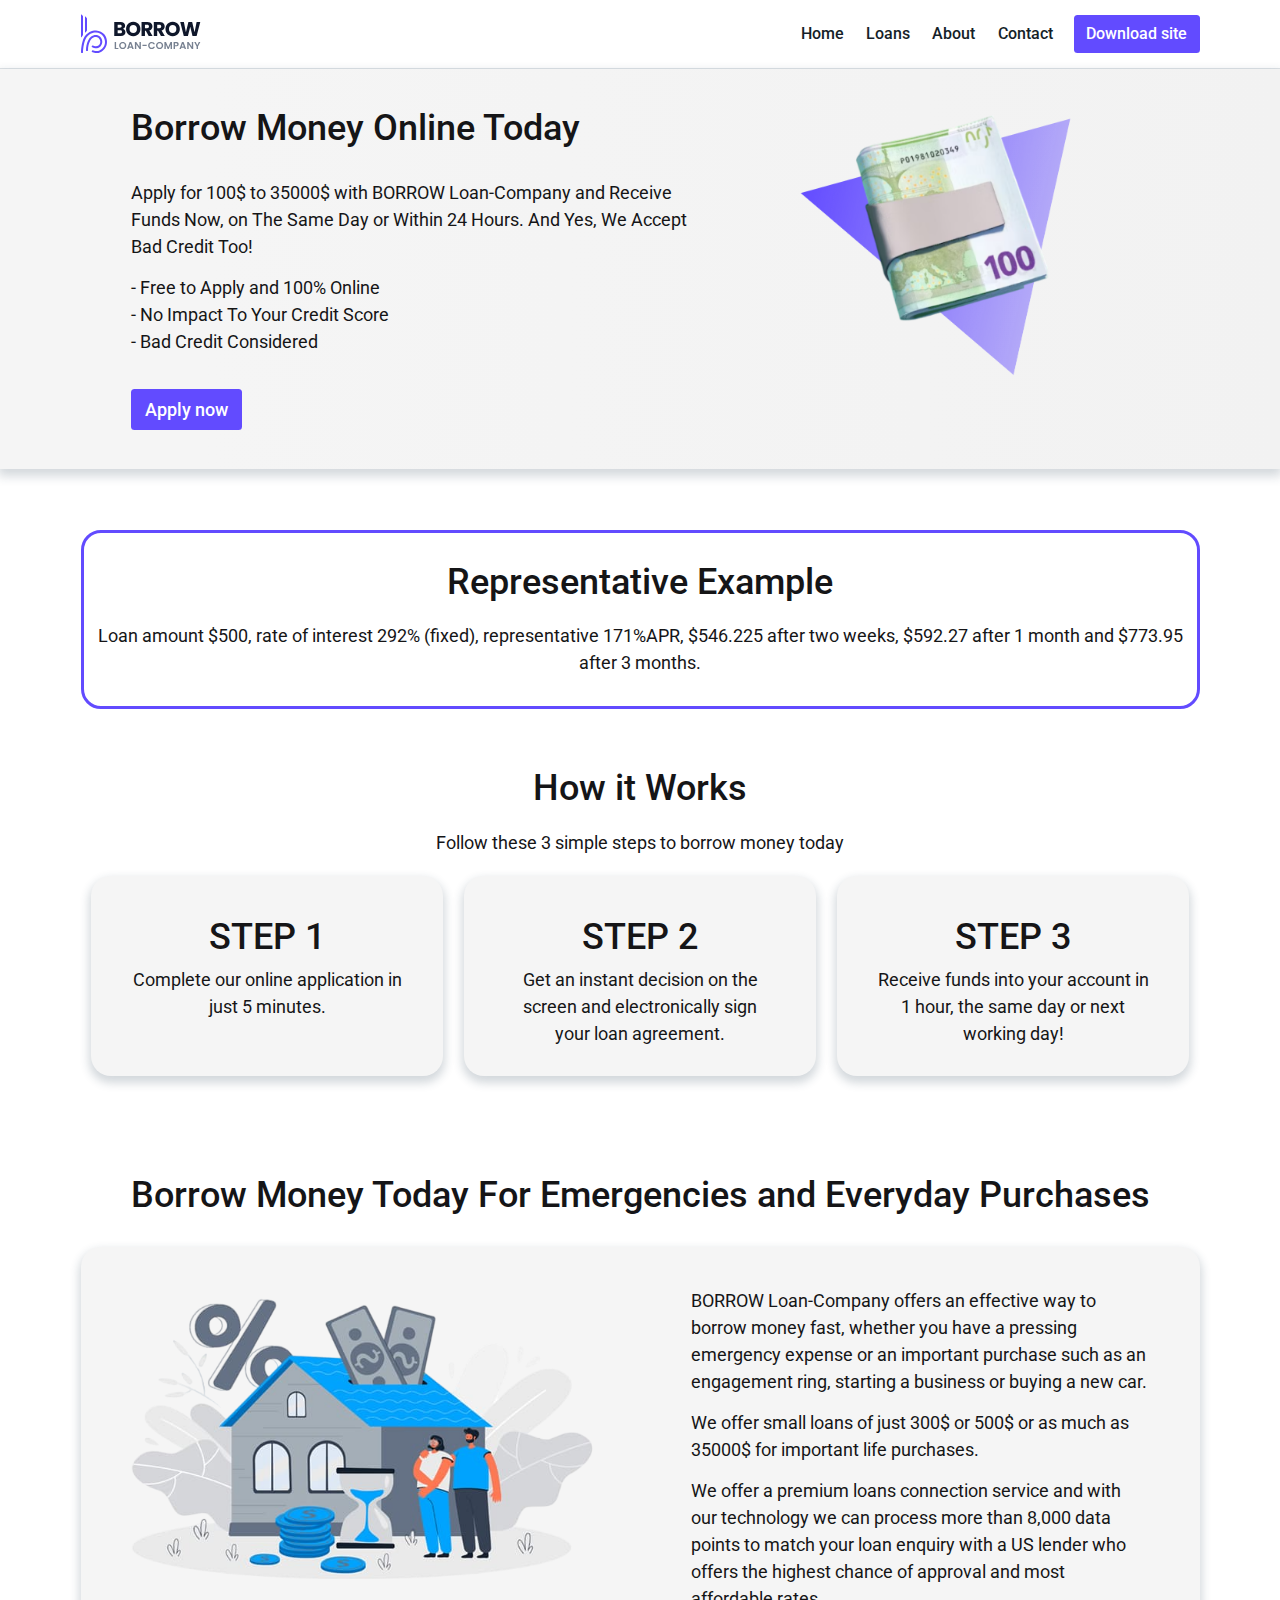
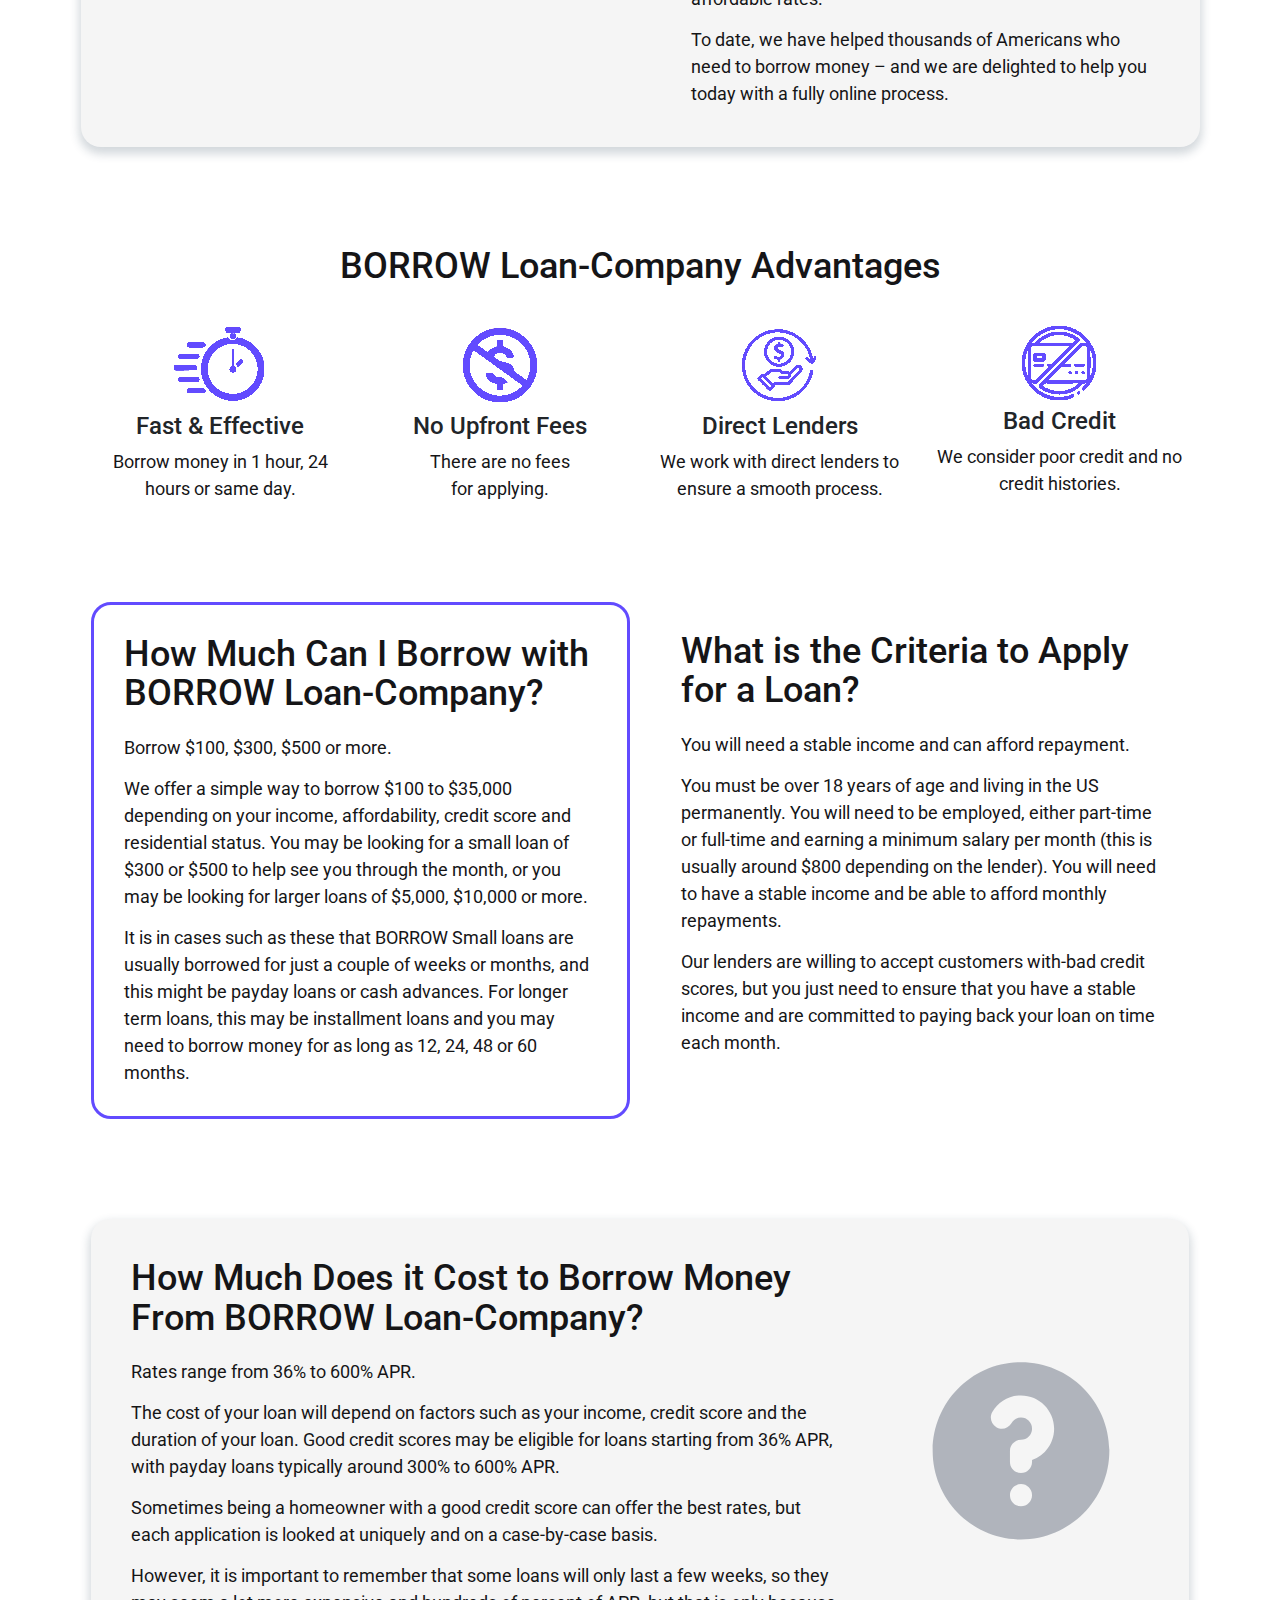
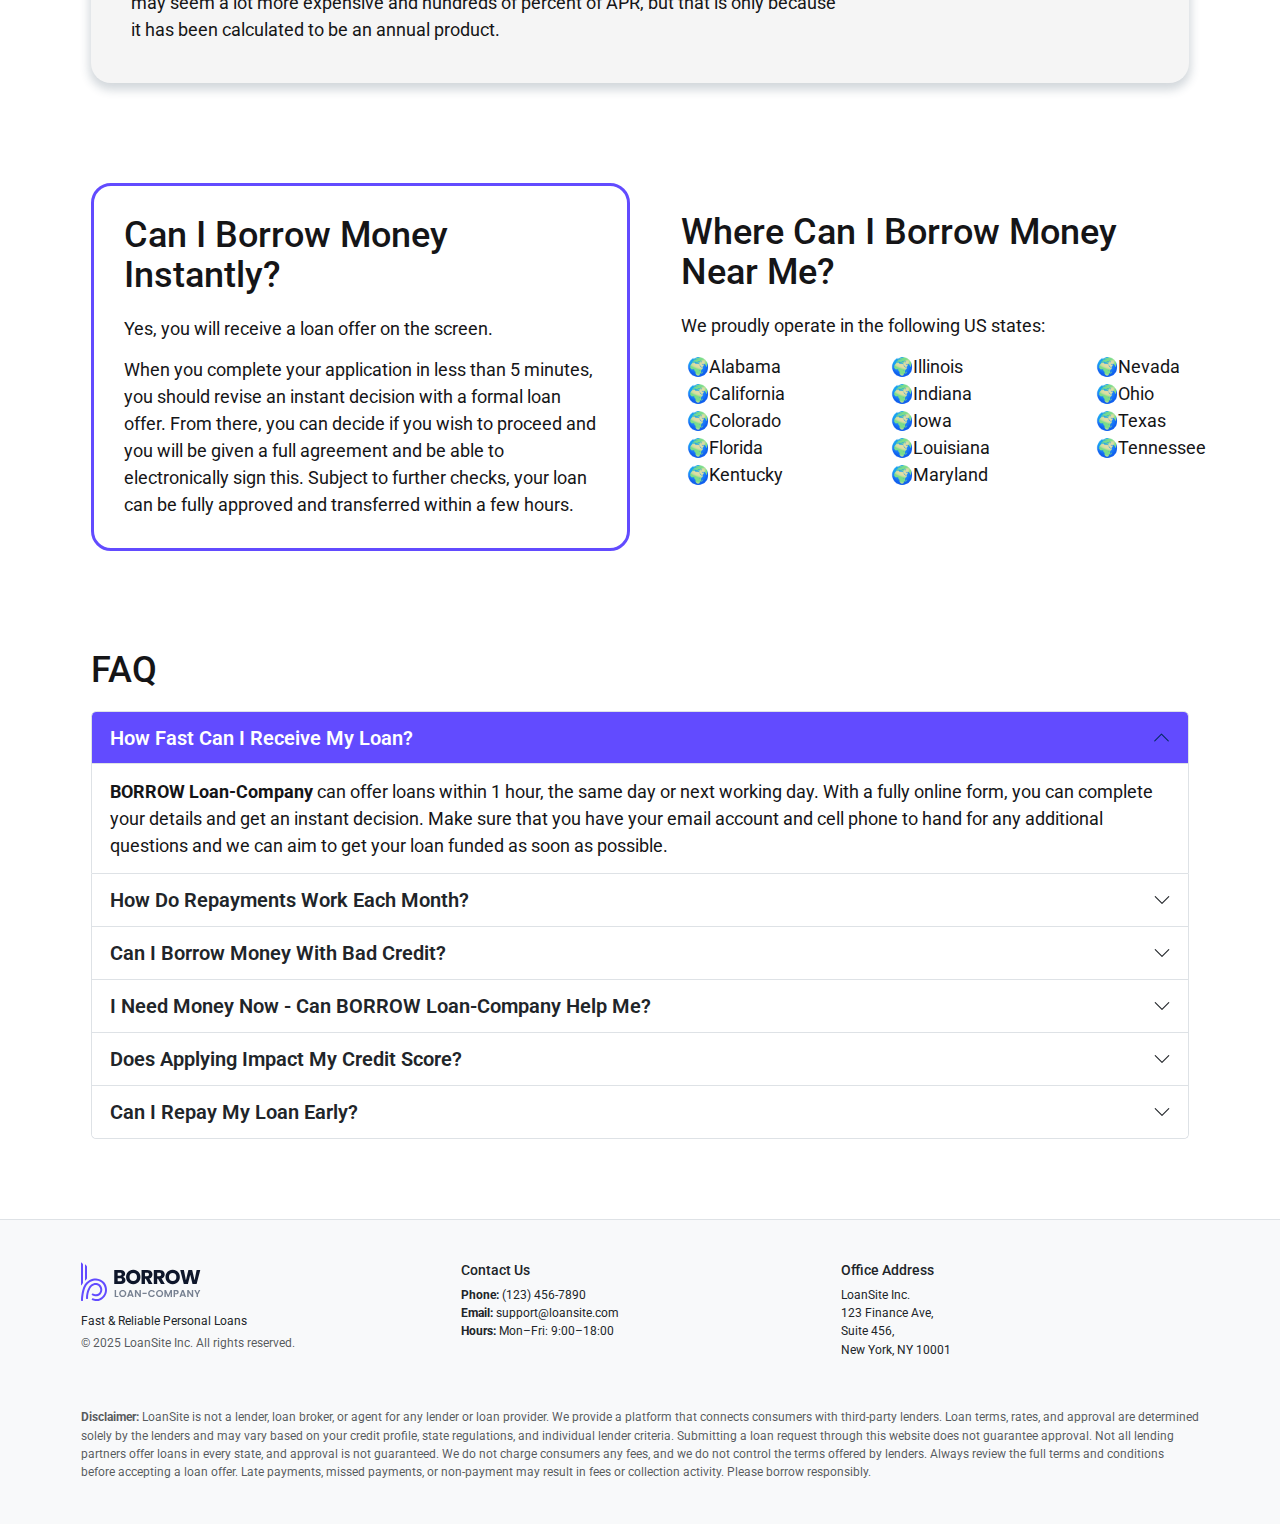
==== commit 4ff9af07: "Loan_Deply_Finak" ====
--- a/index.html
+++ b/index.html
@@ -36,7 +36,49 @@
     rel="stylesheet">
   <!-- FontAwesome -->
   <link href="https://cdnjs.cloudflare.com/ajax/libs/font-awesome/4.7.0/css/font-awesome.min.css">
-
+  <!-- Разметка JSON-LD, Footer -->
+  <script type="application/ld+json">
+  {
+    "@context": "http://schema.org",
+    "@type": "LocalBusiness",
+    "name": "Borrow Money Online Today",
+    "image": "https://casqeaux.github.io/iLoanCompany/img/bm_today__pic.png",
+    "telephone": "(123) 456-7890",
+    "email": "support@loansite.com",
+    "address": {
+      "@type": "PostalAddress",
+      "streetAddress": "123 Finance Ave, Suite 456",
+      "addressLocality": "New York",
+      "addressRegion": "NY",
+      "postalCode": "10001"
+    },
+    "openingHoursSpecification": {
+      "@type": "OpeningHoursSpecification",
+      "dayOfWeek": {
+        "@type": "DayOfWeek",
+        "name": "Mon–Fri"
+      },
+      "opens": "2025-04-01:09:00",
+      "closes": "2025-04-01:18:00"
+    },
+    "url": "https://casqeaux.github.io/iLoanCompany/"
+  }
+  </script>
+  <!-- Разметка JSON-LD, Article. -->
+  <script type="application/ld+json">
+  {
+    "@context": "http://schema.org",
+    "@type": "Article",
+    "headline": "Borrow Money Today For Emergencies and Everyday Purchases",
+    "image": "https://casqeaux.github.io/iLoanCompany/img/hero__bgc.png",
+    "author": {
+      "@type": "Person",
+      "name": "Yauheni Kovalerchik"
+    },
+    "datePublished": "2025-05-08T15:30",
+    "articleBody": "BORROW\n                    Loan-Company offers an effective way to borrow money fast, whether you have a pressing emergency\n                    expense or an important purchase such as an engagement ring, starting a business or buying a new\n                    car.</P>\n                  <P class=\"main-content__text p-bottom\">We offer small loans of just 300$ or 500$ or as much as 35000$\n                    for important life purchases.</P>\n                  <P class=\"main-content__text p-bottom\">We offer a premium loans connection service and with our\n                    technology we can process more than 8,000 data points to match your loan enquiry with a US lender\n                    who offers the highest chance of approval and most affordable rates.</P>\n                  <P class=\"main-content__text\">To date, we have helped thousands of Americans who need to borrow money\n                    – and we are delighted to help you today with a fully online process."
+  }
+  </script>
 </head>
 
 <body>
@@ -46,7 +88,9 @@
     <div class="container">
       <div class="d-flex flex-wrap justify-content-between align-items-center">
         <div class="header__logo mb-0">
+          <a class="logo__link" href="/index.html">
           <img src="./img/logo.svg" alt="Borrow - Loan Company Logo">
+        </a>
         </div>
         <nav>
           <ul class="nav">
@@ -65,6 +109,7 @@
     </div>
   </header>
 
+
   <div class="hero-section__wrapper">
     <!-- Main content -->
     <main class="container">
@@ -74,6 +119,7 @@
         <div class="container">
           <div class="row">
             <div class="col-lg-7 col-sm-12 hero-section__left-wrap">
+
               <h1 class="hero-section__title">
                 Borrow Money Online Today
               </h1>
@@ -84,13 +130,13 @@
               </p>
               <ul class="hero-section__list">
                 <li class="hero-section__item main-content__text">
-                  Free to Apply and 100% Online
+                  - Free to Apply and 100% Online
                 </li>
                 <li class="hero-section__item main-content__text">
-                  No Impact To Your Credit Score
+                  - No Impact To Your Credit Score
                 </li>
                 <li class="hero-section__item main-content__text">
-                  Bad Credit Considered
+                  - Bad Credit Considered
                 </li>
               </ul>
               <a class="borrow-link" href="/borrow-money-online.html">
@@ -100,10 +146,9 @@
               </a>
             </div>
             <div class="col-lg-5 col-sm-12 hero-section__right-wrap">
-              <img class="hero-section__bgc" src="./img/hero__bgc.png" alt="" srcset="">
-            </div>
-          </div>
-        </div>
+              <img class="hero-section__bgc" src="./img/hero__bgc.png" alt="Picture Hero Section - Money">
+            </div>
+          </div>
 
       </section>
 
@@ -176,7 +221,7 @@
           <div class="container">
             <div class="row">
               <div class="col-lg-6 col-sm-12 bm-today__left">
-                <img src="./img/bm_today__pic.png" alt="" srcset="">
+                <img src="./img/bm_today__pic.png" alt="Picture on Section Borrow Today - Home">
               </div>
               <div class="col-lg-6 col-sm-12">
                 <div class="bm-today__right">
@@ -207,7 +252,7 @@
             </h3>
             <div class="col-lg-3 col-sm-6">
               <div class="advantages__wrap">
-                <img src="./img/adv_pic_1.png" alt="" srcset="">
+                <img src="./img/adv_pic_1.png" alt="Icon Express">
                 <h4 class="advantages__title-box">
                   Fast & Effective
                 </h4>
@@ -218,7 +263,7 @@
             </div>
             <div class="col-lg-3 col-sm-6">
               <div class="advantages__wrap">
-                <img src="./img/adv_pic_2.png" alt="" srcset="">
+                <img src="./img/adv_pic_2.png" alt="Icon - No Upfront Fees">
                 <h4 class="advantages__title-box">
                   No Upfront Fees
                 </h4>
@@ -229,7 +274,7 @@
             </div>
             <div class="col-lg-3 col-sm-6">
               <div class="advantages__wrap">
-                <img src="./img/adv_pic_3.png" alt="" srcset="">
+                <img src="./img/adv_pic_3.png" alt="Icon - Direct Lenders">
                 <h4 class="advantages__title-box">
                   Direct Lenders
                 </h4>
@@ -240,7 +285,7 @@
             </div>
             <div class="col-lg-3 col-sm-6">
               <div class="advantages__wrap">
-                <img src="./img/adv_pic_4.png" alt="" srcset="">
+                <img src="./img/adv_pic_4.png" alt="Icon - Bad Credit">
                 <h4 class="advantages__title-box">
                   Bad Credit
                 </h4>
@@ -311,7 +356,7 @@
                     because it has been calculated to be an annual product.</p>
                 </div>
                 <div class="badCredit__content-pic">
-                  <img class="badCredit__content-ico" src="./img/question_ico.svg" alt="">
+                  <img class="badCredit__content-ico" src="./img/question_ico.svg" alt="Icon on section - Question">
                 </div>
               </div>
             </div>
@@ -524,7 +569,7 @@
           <!-- Logo & Company Info -->
           <div class="col-md-4 mb-4">
             <div class="header__logo mb-0">
-              <img class="footer__logo" src="./img/logo.svg" alt="LoanSite">
+              <img class="footer__logo" src="./img/logo.svg" alt="LoanSite Logo">
             </div>
             <p class="small mb-1">Fast & Reliable Personal Loans</p>
             <p class="small text-muted">© 2025 LoanSite Inc. All rights reserved.</p>
--- a/css/style.css
+++ b/css/style.css
@@ -111,6 +111,16 @@
 
 .accordion-header__title {
   font-size: 20px !important;
+}
+
+.nav__btn {
+  -webkit-transition: 0.5s;
+  transition: 0.5s;
+}
+.nav__btn:hover {
+  background-color: red;
+  -webkit-transition: 0.5s;
+  transition: 0.5s;
 }
 
 body {
@@ -433,9 +443,6 @@
 .hero-section__list {
   padding: 0 0 20px 0;
 }
-.hero-section__item {
-  list-style-type: "💰";
-}
 .hero-section__right-wrap {
   text-align: center;
 }
@@ -469,6 +476,9 @@
   border-radius: 20px;
   -webkit-transition: 0.8s;
   transition: 0.8s;
+  height: 200px;
+  -webkit-box-shadow: 0px 5px 10px 2px rgba(34, 60, 80, 0.2);
+  box-shadow: 0px 5px 10px 2px rgba(34, 60, 80, 0.2);
 }
 .how-works__wrap:hover {
   background-color: var(--accent-color);
@@ -515,6 +525,8 @@
   display: -webkit-box;
   display: -ms-flexbox;
   display: flex;
+  -webkit-box-shadow: 0px 5px 10px 2px rgba(34, 60, 80, 0.2);
+  box-shadow: 0px 5px 10px 2px rgba(34, 60, 80, 0.2);
 }
 .bm-today__title {
   text-align: center;
